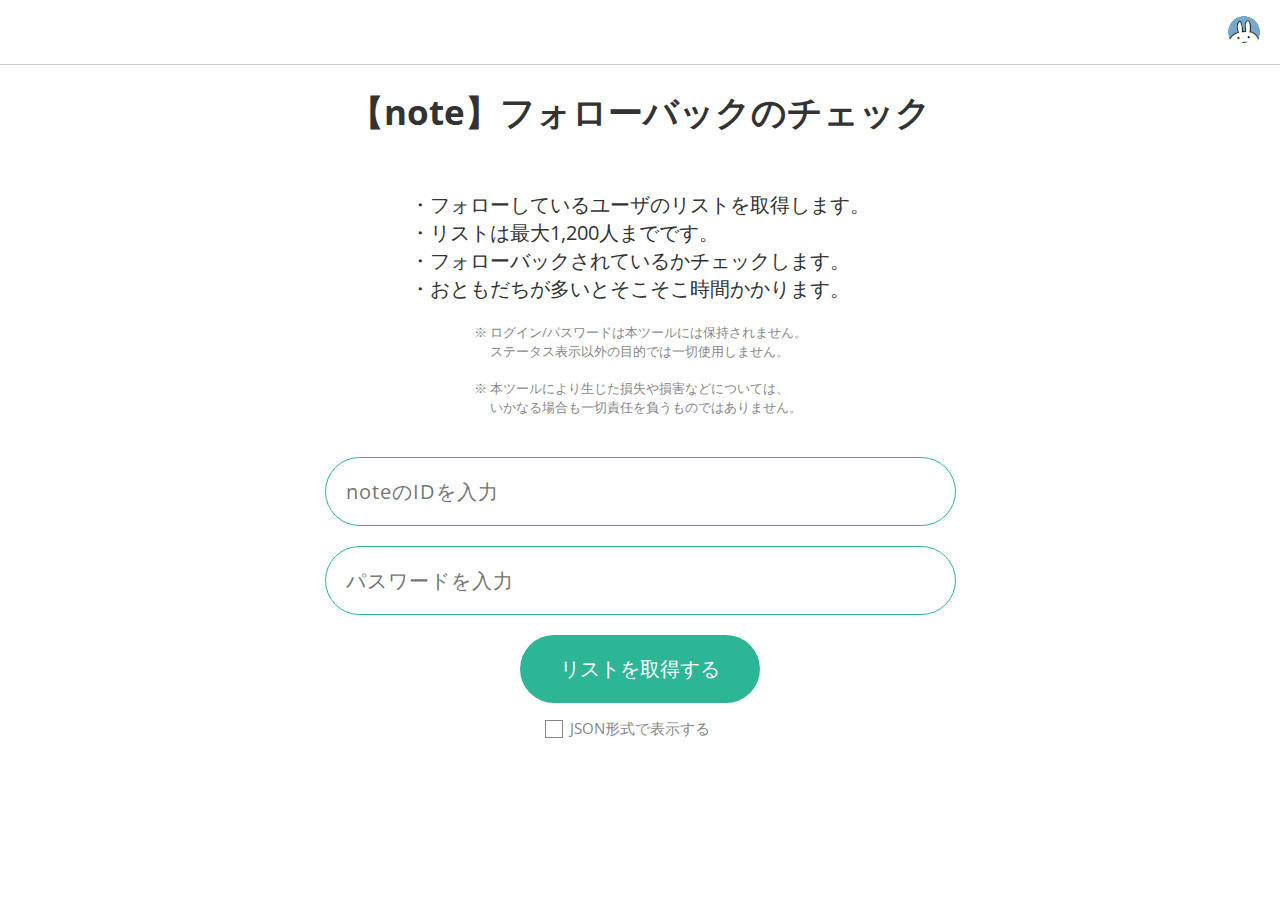
==== mutual_follow.html @ fde1a833 "ch submit button" ====
<!doctype html>
<html lang="ja">

<head>
    <title>【note】フォローバックのチェック</title>

    <meta property="og:type" content="website">
    <meta property="og:image" content="https://licodeenar.github.io/notelist/img/og-image.png">
    <meta property="og:title" content="【note】フォローバックのチェック">
    <meta property="og:description" content="noteのフォローバックを一括チェックする">
    <meta property="og:locale" content="ja_JP">
    <link rel="icon" href="img/favicon.png">

    <meta charset="UTF-8">
    <meta name="viewport" content="width=device-width,initial-scale=1.0">
    <link media="all" href="assets/style.css" rel="stylesheet">
    <script type='text/javascript' src='assets/script_mfollow.js'></script>

</head>

<body>
    <header>
        <a href="https://note.com/licodeenar/n/nc6364f6b326f"><img class="cp_icon" src="img/favicon.png"></a>
    </header>
    <main class="cat_top">
        <div class="cp_contents">
            <h1>【note】フォローバックのチェック</h1>
            <div class="cp_explain">
                ・フォローしているユーザのリストを取得します。
                <br>・リストは最大1,200人までです。
                <br>・フォローバックされているかチェックします。
                <br>・おともだちが多いとそこそこ時間かかります。
            </div>
            <div class="cp_explain_sub">
                ※ ログイン/パスワードは本ツールには保持されません。
                <br> 　 ステータス表示以外の目的では一切使用しません。
                <br>
                <br> ※ 本ツールにより生じた損失や損害などについては、
                <br> 　 いかなる場合も一切責任を負うものではありません。
            </div><br>


            <!-- 情報入力 -->
            <form id="setting" action="JavaScript:getNoteList()">
                <!-- <div class="cp_radio">
                    <input type="radio" id="note_key1" name="note_key" value="followings" checked="checked">
                    <label for="note_key1">フォローしている</label><br>
                    <input type="radio" id="note_key2" name="note_key" value="followers">
                    <label for="note_key2">フォローされている</label><br>
                </div><br> -->
                <input type="hidden" id="note_key" value="followings">
                <input type="hidden" id="note_session">
                <input type="text" class="cp_input" id="note_id" placeholder="noteのIDを入力"><br>
                <input type="password" class="cp_input" id="note_pass" placeholder="パスワードを入力"><br>
                <input type="submit" class="cp_button" id="note_exe" value="リストを取得する"><br>
                <input type="checkbox" name="note_json" id="note_json">
                <label for="note_json" class="cp_checkbox_data_json">JSON形式で表示する</label>
            </form>


            <!--- 実行結果を表示 --->
            <div id="note_result" class="result-table"></div>

        </div>
    </main>


    <!-- Global site tag (gtag.js) - Google Analytics -->
    <script async src="https://www.googletagmanager.com/gtag/js?id=G-L8WE2GBHQ3"></script>
    <script>
        window.dataLayer = window.dataLayer || [];

        function gtag() {
            dataLayer.push(arguments);
        }
        gtag("js", new Date());

        gtag("config", "G-L8WE2GBHQ3");
    </script>
    <!-- // ここまで Google Analytics -->
</body>

</html>
---- assets/style.css ----
@charset "UTF-8";
@import url("https://fonts.googleapis.com/css?family=Open+Sans:400,700");
html {
    font-size: 62.5%;
}

body {
    font-size: 2.0rem;
    margin: 0px;
    text-align: center;
    color: #333;
    font-family: "Open Sans", "游ゴシック体", YuGothic, "游ゴシック Medium", "Yu Gothic Medium", "游ゴシック", "Yu Gothic", sans-serif;
}

header .cp_icon {
    width: 32px;
}

a {
    color: #2cb696;
}

@media (max-width: 670px) {
    /* スマホ */
    main {
        margin: 0 auto;
        width: 100%;
    }
    header {
        text-align: right;
        padding: 8px 20px;
        height: 32px;
        margin: 0px;
        border-bottom: solid 1px #ccc;
    }
    h1 {
        font-size: 2.5rem;
    }
    .cp_explain {
        text-align: left;
        display: inline-block;
        margin: 30px 0px 10px 0px;
        font-size: 1.6rem;
    }
    .cp_explain_sub {
        text-align: left;
        display: inline-block;
        margin: 10px 0px 30px 0px;
        font-size: 1.2rem;
        color: #888;
    }
}

@media (max-width: 1100px) and (min-width: 671px) {
    /* タブレット */
    main {
        margin: 0 auto;
        width: 671px;
    }
    header {
        text-align: right;
        padding: 16px 20px;
        height: 32px;
        margin: 0px;
        border-bottom: solid 1px #ccc;
    }
    h1 {
        font-size: 3.5rem;
    }
    .cp_explain {
        text-align: left;
        display: inline-block;
        margin: 30px 0px 10px 0px;
    }
    .cp_explain_sub {
        text-align: left;
        display: inline-block;
        margin: 10px 0px 30px 0px;
        font-size: 1.3rem;
        color: #888;
    }
}

@media (min-width: 1101px) {
    /* パソコン */
    main {
        margin: 0 auto;
        width: 671px;
    }
    header {
        text-align: right;
        padding: 16px 20px;
        height: 32px;
        margin: 0px;
        border-bottom: solid 1px #ccc;
    }
    h1 {
        font-size: 3.5rem;
    }
    .cp_explain {
        text-align: left;
        display: inline-block;
        margin: 30px 0px 10px 0px;
    }
    .cp_explain_sub {
        text-align: left;
        display: inline-block;
        margin: 10px 0px 30px 0px;
        font-size: 1.3rem;
        color: #888;
    }
}

.cp_contents {
    margin: 20px;
}


/* テーブル */

.note_list {
    border-collapse: collapse;
    border: solid 2px #2cb696;
    width: 100%;
}

.note_list td {
    padding: 20px 10px;
    border: 1px #000;
    color: #333;
}

.note_list th {
    color: #2cb696;
    background: #f5ffe5;
    padding: 10px 20px;
}

td.note_follow {
    width: 55px;
}

td.note_data_id {
    width: 50px;
    padding: 5px;
}

.note_data_id,
.note_data_name,
.note_data_json {
    font-size: 1.3rem;
    color: #aaa;
    /*
    text-overflow: ellipsis;
    -webkit-text-overflow: ellipsis;
    -o-text-overflow: ellipsis;
    overflow: hidden;
    width: 200px;
    white-space: nowrap;
    margin: 0 auto;
    align-items: center; */
}

.note_list th,
.note_list td {
    border: dashed 1px #2cb696;
}

.result-table {
    margin: 40px 0px;
    width: 100%;
}


/* インプット */

.cp_input {
    margin: 10px 0px;
    box-sizing: border-box;
    width: 100%;
    padding: 2.0rem;
    letter-spacing: 1px;
    color: #333;
    border: 1px solid #2cb696;
    border-radius: 50vh;
    font-size: 2.0rem;
    font-family: "Open Sans", "游ゴシック体", YuGothic, "游ゴシック Medium", "Yu Gothic Medium", "游ゴシック", "Yu Gothic", sans-serif;
    outline: none;
}


/* ボタン */

.cp_button {
    -webkit-appearance: none;
    margin: 10px 0px;
    color: #fff;
    background-color: #2cb696;
    border-radius: 100vh;
    border: 0px;
    padding: 2.0rem 4.0rem;
    font-size: 2.0rem;
    font-family: "Open Sans", "游ゴシック体", YuGothic, "游ゴシック Medium", "Yu Gothic Medium", "游ゴシック", "Yu Gothic", sans-serif;
    outline: none;
}

.cp_button:active {
    background-color: #7bcebb;
    outline: none;
}


/* ラジオボタン */

.cp_radio {
    text-align: left;
    display: inline-block;
    margin: 10px 0px;
}

.cp_radio label {
    padding: 0 0 0 32px;
    /* ラベルの位置 */
    line-height: 33px;
    /* ボタンのサイズに合わせる */
    display: inline-block;
    cursor: pointer;
    position: relative;
}

.cp_radio label:before {
    content: '';
    width: 28px;
    /* ボタンの横幅 */
    height: 28px;
    /* ボタンの縦幅 */
    position: absolute;
    top: 0;
    left: 0;
    background-color: #2cb696;
    border-radius: 50%;
}

.cp_radio input[type="radio"] {
    display: none;
}

.cp_radio input[type="radio"]:checked+label:after {
    content: '';
    width: 10px;
    /* マークの横幅 */
    height: 10px;
    /* マークの縦幅 */
    position: absolute;
    top: 9px;
    left: 9px;
    background-color: #fff;
    border-radius: 50%;
}


/* チェックボックス */

.cp_checkbox_data_json {
    font-size: 1.5rem;
    color: #888;
}

input[type=checkbox] {
    display: none;
}

.cp_checkbox_data_json {
    box-sizing: border-box;
    cursor: pointer;
    display: inline-block;
    padding: 5px 30px;
    position: relative;
    width: auto;
}

.cp_checkbox_data_json::before {
    background: #fff;
    border: 1px solid #888;
    content: '';
    display: block;
    height: 16px;
    width: 16px;
    left: 5px;
    margin-top: -8px;
    position: absolute;
    top: 50%;
}

.cp_checkbox_data_json::after {
    border-right: 3px solid #2cb696;
    border-bottom: 3px solid #2cb696;
    content: '';
    display: block;
    height: 9px;
    left: 10px;
    margin-top: -7px;
    opacity: 0;
    position: absolute;
    top: 50%;
    transform: rotate(45deg);
    width: 5px;
}

input[type=checkbox]:checked+.cp_checkbox_data_json::after {
    opacity: 1;
}
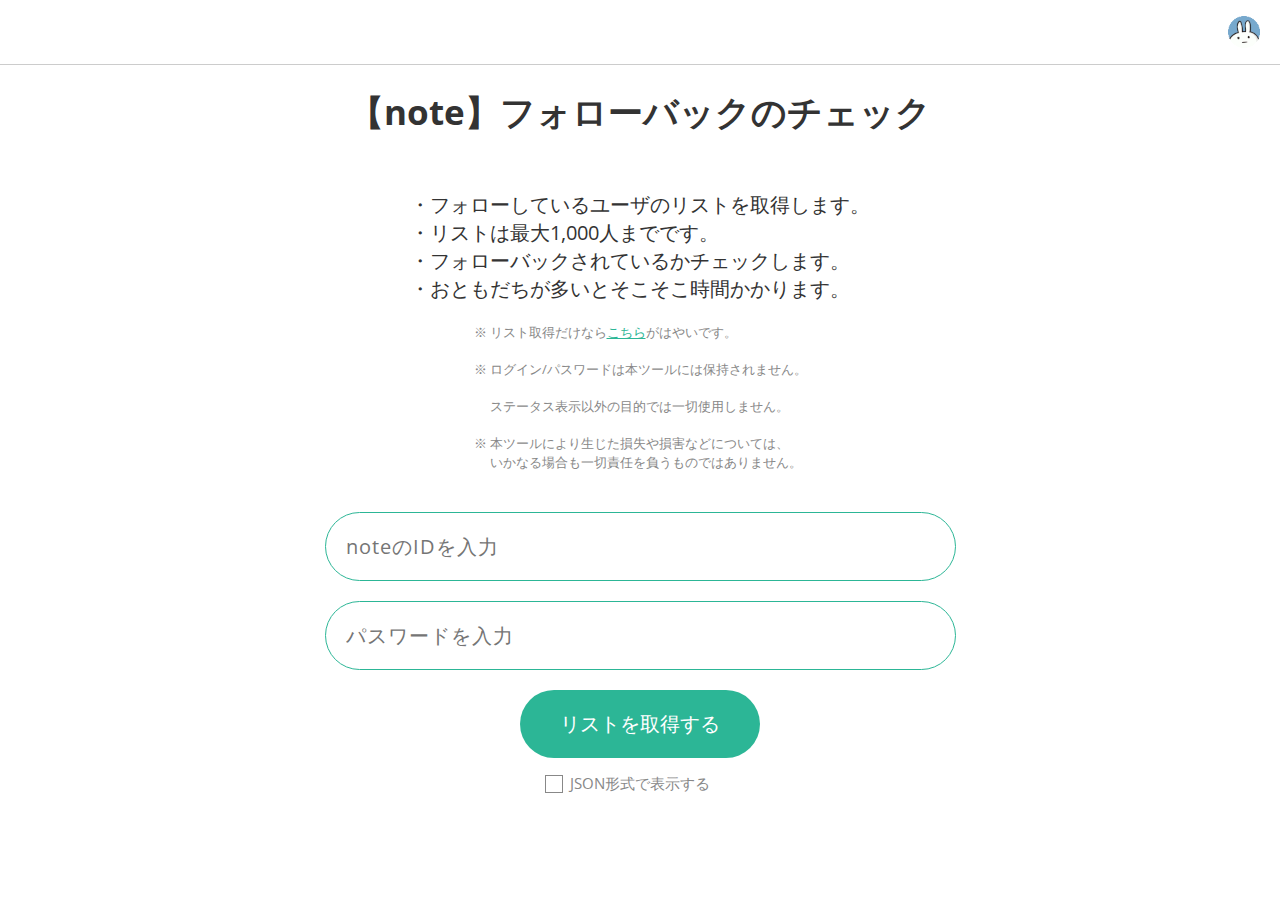
==== commit 234b9a13: "mod html text" ====
--- a/mutual_follow.html
+++ b/mutual_follow.html
@@ -27,12 +27,15 @@
             <h1>【note】フォローバックのチェック</h1>
             <div class="cp_explain">
                 ・フォローしているユーザのリストを取得します。
-                <br>・リストは最大1,200人までです。
+                <br>・リストは最大1,000人までです。
                 <br>・フォローバックされているかチェックします。
                 <br>・おともだちが多いとそこそこ時間かかります。
-            </div>
+            </div><br>
             <div class="cp_explain_sub">
-                ※ ログイン/パスワードは本ツールには保持されません。
+                ※ リスト取得だけなら<a href="index.html">こちら</a>がはやいです。
+                <br>
+                <br>※ ログイン/パスワードは本ツールには保持されません。
+                <br>
                 <br> 　 ステータス表示以外の目的では一切使用しません。
                 <br>
                 <br> ※ 本ツールにより生じた損失や損害などについては、
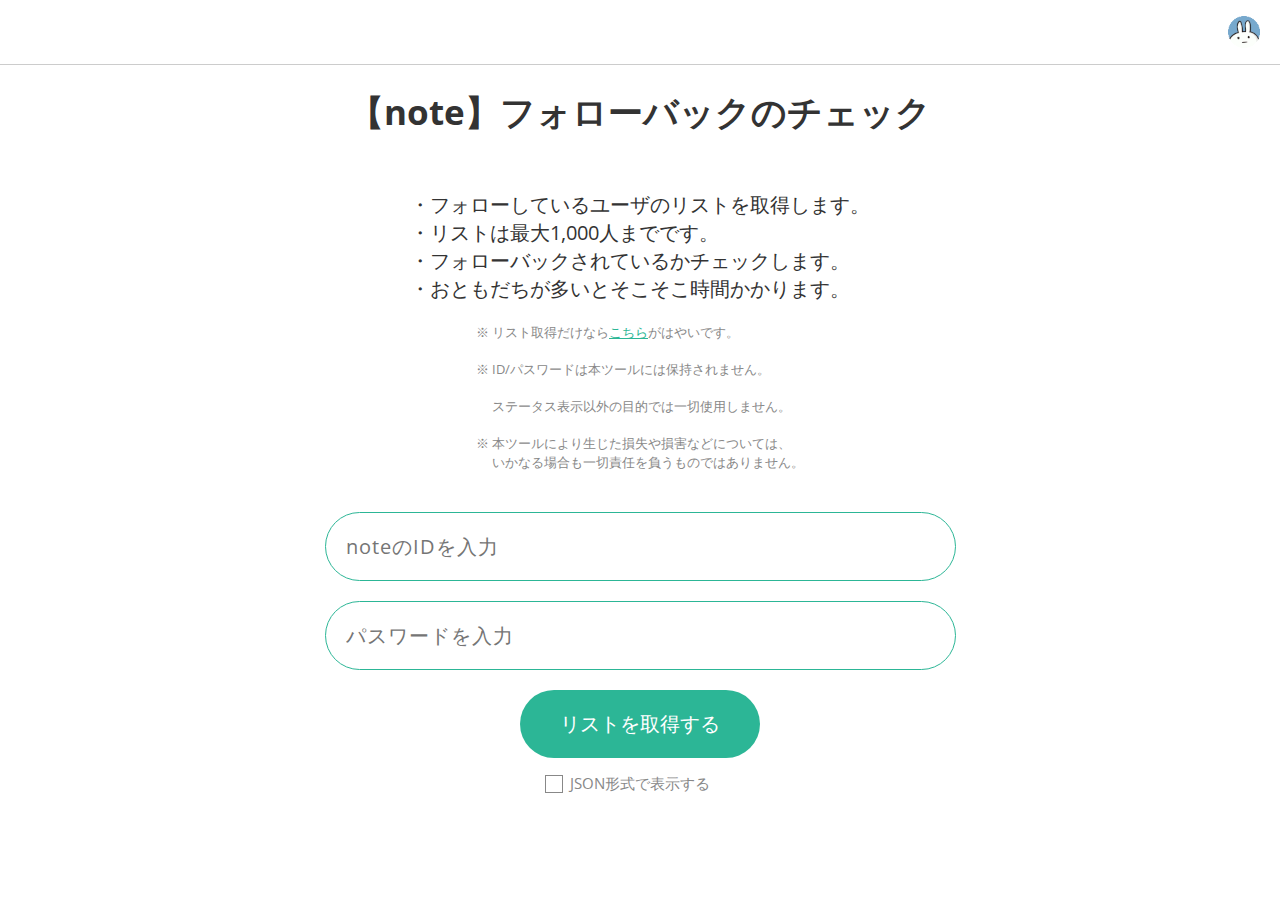
==== commit bd152984: "mod text" ====
--- a/mutual_follow.html
+++ b/mutual_follow.html
@@ -20,7 +20,7 @@
 
 <body>
     <header>
-        <a href="https://note.com/licodeenar/n/nc6364f6b326f"><img class="cp_icon" src="img/favicon.png"></a>
+        <a href="https://note.com/licodeenar/n/n64837b65a1b9"><img class="cp_icon" src="img/favicon.png"></a>
     </header>
     <main class="cat_top">
         <div class="cp_contents">
@@ -34,7 +34,7 @@
             <div class="cp_explain_sub">
                 ※ リスト取得だけなら<a href="index.html">こちら</a>がはやいです。
                 <br>
-                <br>※ ログイン/パスワードは本ツールには保持されません。
+                <br>※ ID/パスワードは本ツールには保持されません。
                 <br>
                 <br> 　 ステータス表示以外の目的では一切使用しません。
                 <br>
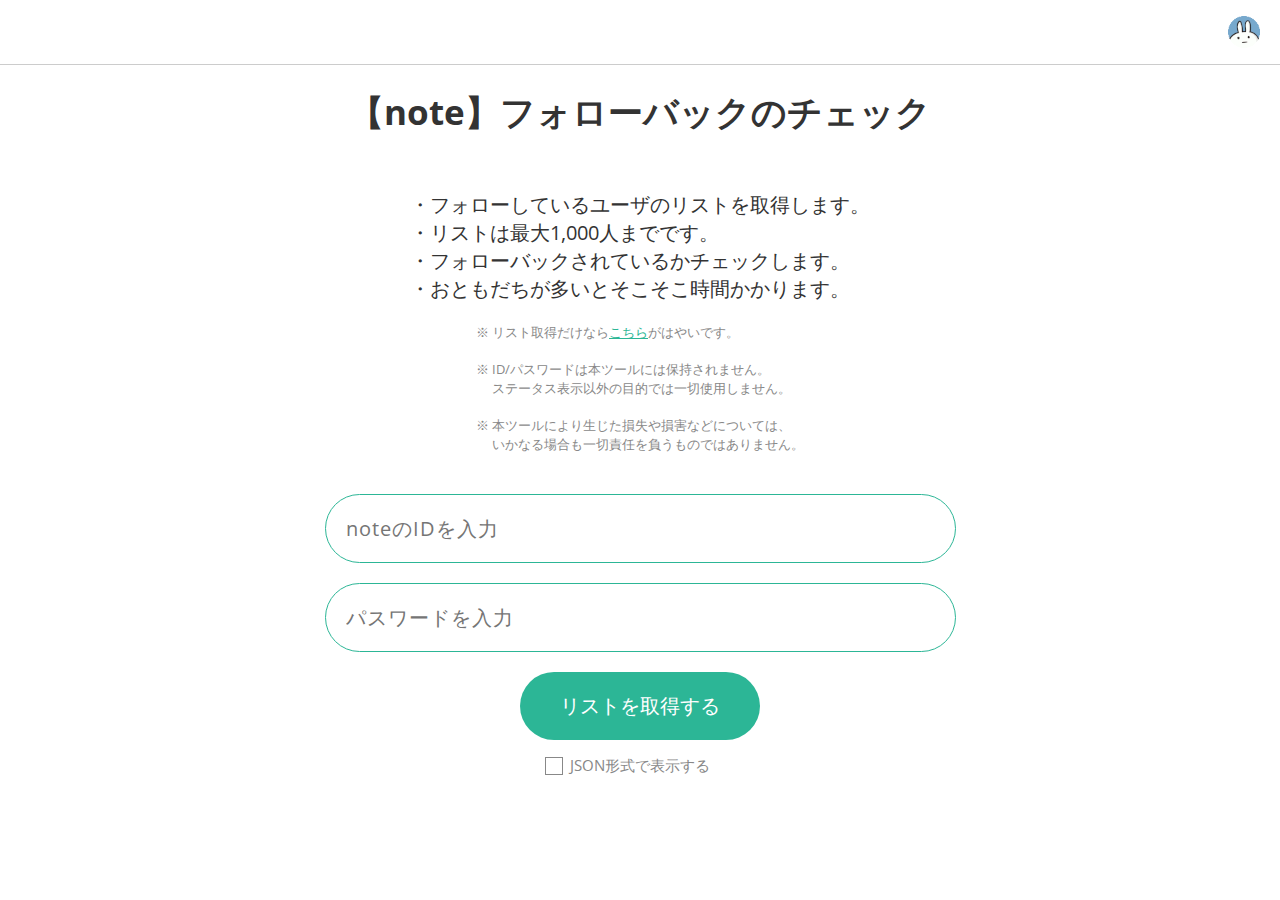
==== commit 01d2e7c6: "mod text" ====
--- a/mutual_follow.html
+++ b/mutual_follow.html
@@ -35,7 +35,6 @@
                 ※ リスト取得だけなら<a href="index.html">こちら</a>がはやいです。
                 <br>
                 <br>※ ID/パスワードは本ツールには保持されません。
-                <br>
                 <br> 　 ステータス表示以外の目的では一切使用しません。
                 <br>
                 <br> ※ 本ツールにより生じた損失や損害などについては、
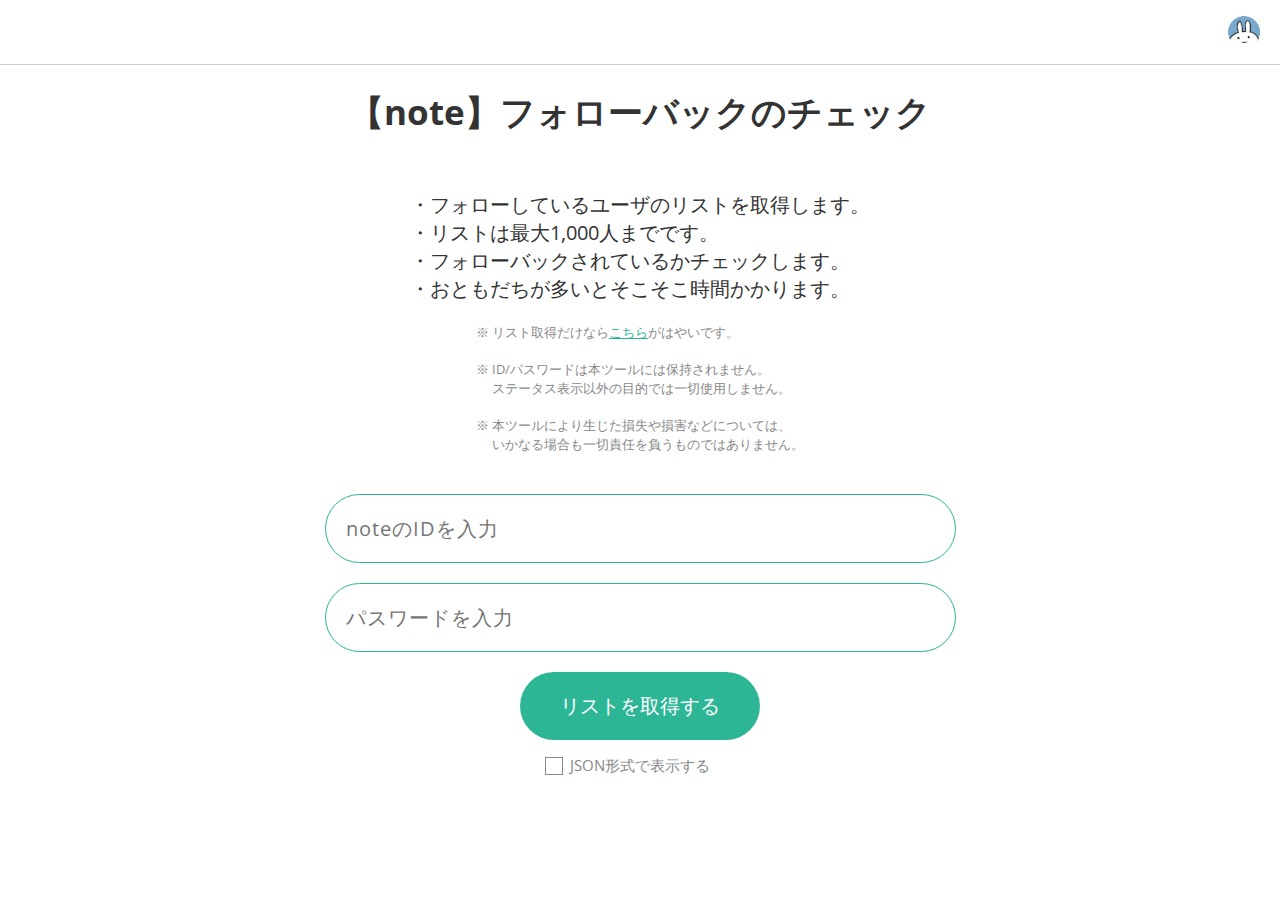
==== commit cbf582ea: "mod text" ====
--- a/mutual_follow.html
+++ b/mutual_follow.html
@@ -37,7 +37,7 @@
                 <br>※ ID/パスワードは本ツールには保持されません。
                 <br> 　 ステータス表示以外の目的では一切使用しません。
                 <br>
-                <br> ※ 本ツールにより生じた損失や損害などについては、
+                <br>※ 本ツールにより生じた損失や損害などについては、
                 <br> 　 いかなる場合も一切責任を負うものではありません。
             </div><br>
 
